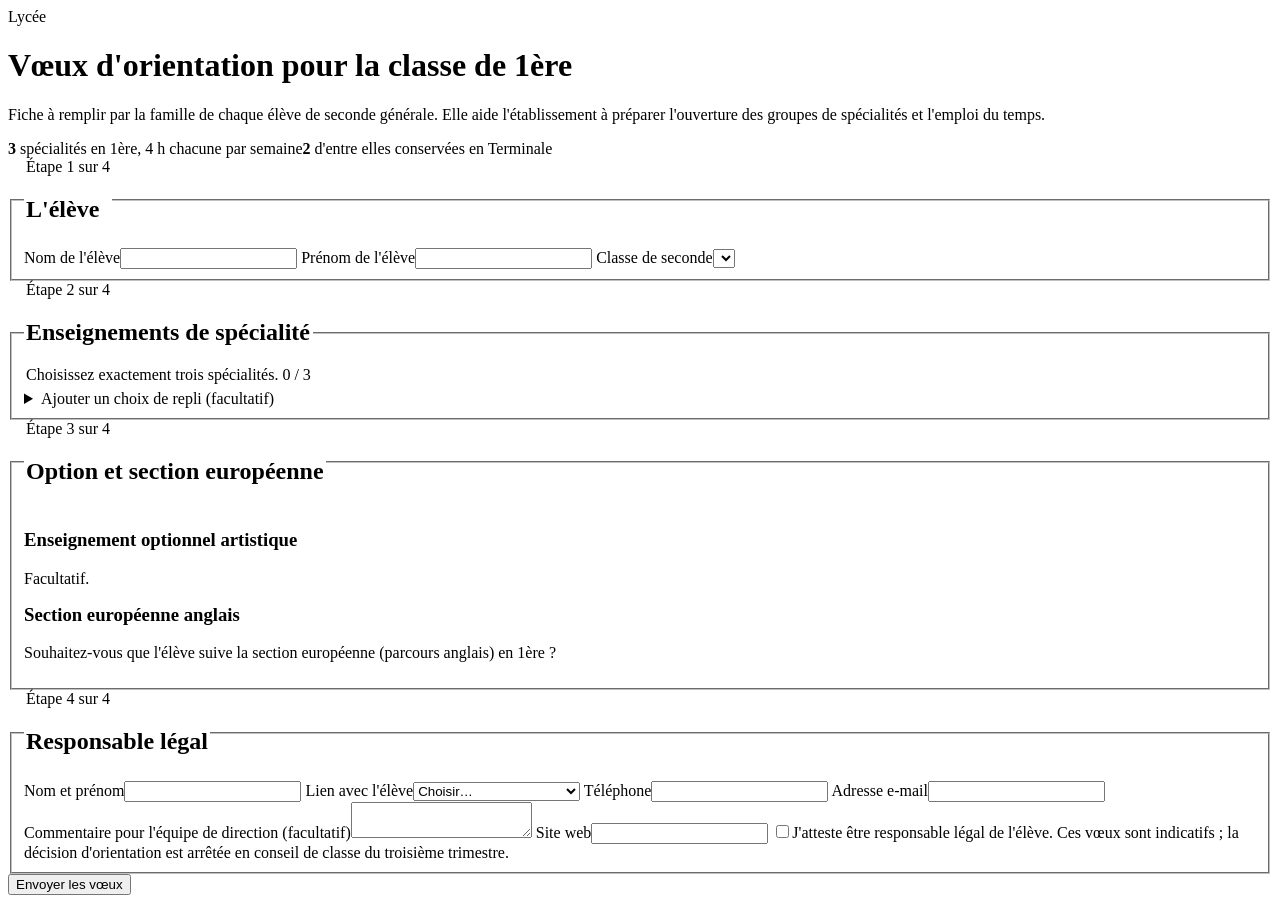
==== index.html @ 39b7f996 "Add files via upload" ====
<!doctype html>
<html lang="fr">
<head>
<meta charset="utf-8">
<meta name="viewport" content="width=device-width,initial-scale=1,viewport-fit=cover">
<title>Vœux de 1ère · EFI</title>
<meta name="robots" content="noindex">
<link rel="preconnect" href="https://fonts.googleapis.com">
<link rel="stylesheet" href="https://fonts.googleapis.com/css2?family=Familjen+Grotesk:wght@500;600;700&family=Public+Sans:wght@400;500;600&family=IBM+Plex+Mono:wght@400;500&display=swap">
<link rel="stylesheet" href="assets/style.css">
<script src="assets/config.js"></script>
</head>
<body>
<div class="wrap">
  <header>
    <span class="eyebrow" id="etab">Lycée</span>
    <h1>Vœux d'orientation pour la classe de 1ère</h1>
    <p class="lede" id="lede">Fiche à remplir par la famille de chaque élève de seconde générale. Elle aide l'établissement à préparer l'ouverture des groupes de spécialités et l'emploi du temps.</p>
    <div class="facts"><span><b>3</b> spécialités en 1ère, 4 h chacune par semaine</span><span><b>2</b> d'entre elles conservées en Terminale</span></div>
  </header>

  <div id="status" class="notice" hidden></div>

  <div id="recap" class="recap" hidden></div>

  <form id="form" novalidate>
    <fieldset>
      <legend><span class="step">Étape 1 sur 4</span><h2>L'élève</h2></legend>
      <div class="grid2">
        <label class="f">Nom de l'élève<input type="text" id="nom" required></label>
        <label class="f">Prénom de l'élève<input type="text" id="prenom" required></label>
        <label class="f">Classe de seconde<select id="classe" required></select></label>
      </div>
    </fieldset>

    <fieldset>
      <legend><span class="step">Étape 2 sur 4</span><h2>Enseignements de spécialité</h2>
        <span class="hint">Choisissez exactement trois spécialités. <span class="counter" id="specCount">0 / 3</span></span></legend>
      <div class="chips" id="specs"></div>
      <details id="replisBox">
        <summary class="hint" style="cursor:pointer">Ajouter un choix de repli (facultatif)</summary>
        <p class="hint" style="margin:8px 0">Si la combinaison principale ne pouvait pas être ouverte, quelle autre combinaison de trois spécialités envisagez-vous ? <span class="counter" id="repliCount">0 / 3</span></p>
        <div class="chips" id="replis"></div>
      </details>
    </fieldset>

    <fieldset>
      <legend><span class="step">Étape 3 sur 4</span><h2>Option et section européenne</h2></legend>
      <h3>Enseignement optionnel artistique</h3>
      <p class="hint" id="optHint">Facultatif.</p>
      <div class="chips" id="options"></div>
      <h3 style="margin-top:6px">Section européenne anglais</h3>
      <p class="hint">Souhaitez-vous que l'élève suive la section européenne (parcours anglais) en 1ère ?</p>
      <div class="chips" id="euro"></div>
    </fieldset>

    <fieldset>
      <legend><span class="step">Étape 4 sur 4</span><h2>Responsable légal</h2></legend>
      <div class="grid2">
        <label class="f">Nom et prénom<input type="text" id="respNom" autocomplete="name" required></label>
        <label class="f">Lien avec l'élève<select id="respLien" required><option value="">Choisir…</option><option>Mère</option><option>Père</option><option>Tuteur ou tutrice légal(e)</option></select></label>
        <label class="f">Téléphone<input type="tel" id="respTel" autocomplete="tel"></label>
        <label class="f">Adresse e-mail<input type="email" id="respMail" autocomplete="email"></label>
      </div>
      <label class="f">Commentaire pour l'équipe de direction (facultatif)<textarea id="commentaire" maxlength="800"></textarea></label>
      <label class="hp" aria-hidden="true">Site web<input type="text" id="site" tabindex="-1" autocomplete="off"></label>
      <label class="check"><input type="checkbox" id="attest" required><span>J'atteste être responsable légal de l'élève. Ces vœux sont indicatifs ; la décision d'orientation est arrêtée en conseil de classe du troisième trimestre.</span></label>
    </fieldset>

    <div class="actions">
      <button class="btn" type="submit" id="submitBtn">Envoyer les vœux</button>
      <button class="btn ghost" type="button" id="cancelEdit" hidden>Annuler</button>
      <span class="err" id="formErr" role="alert"></span>
    </div>
  </form>
</div>
<script src="assets/form.js"></script>
</body>
</html>
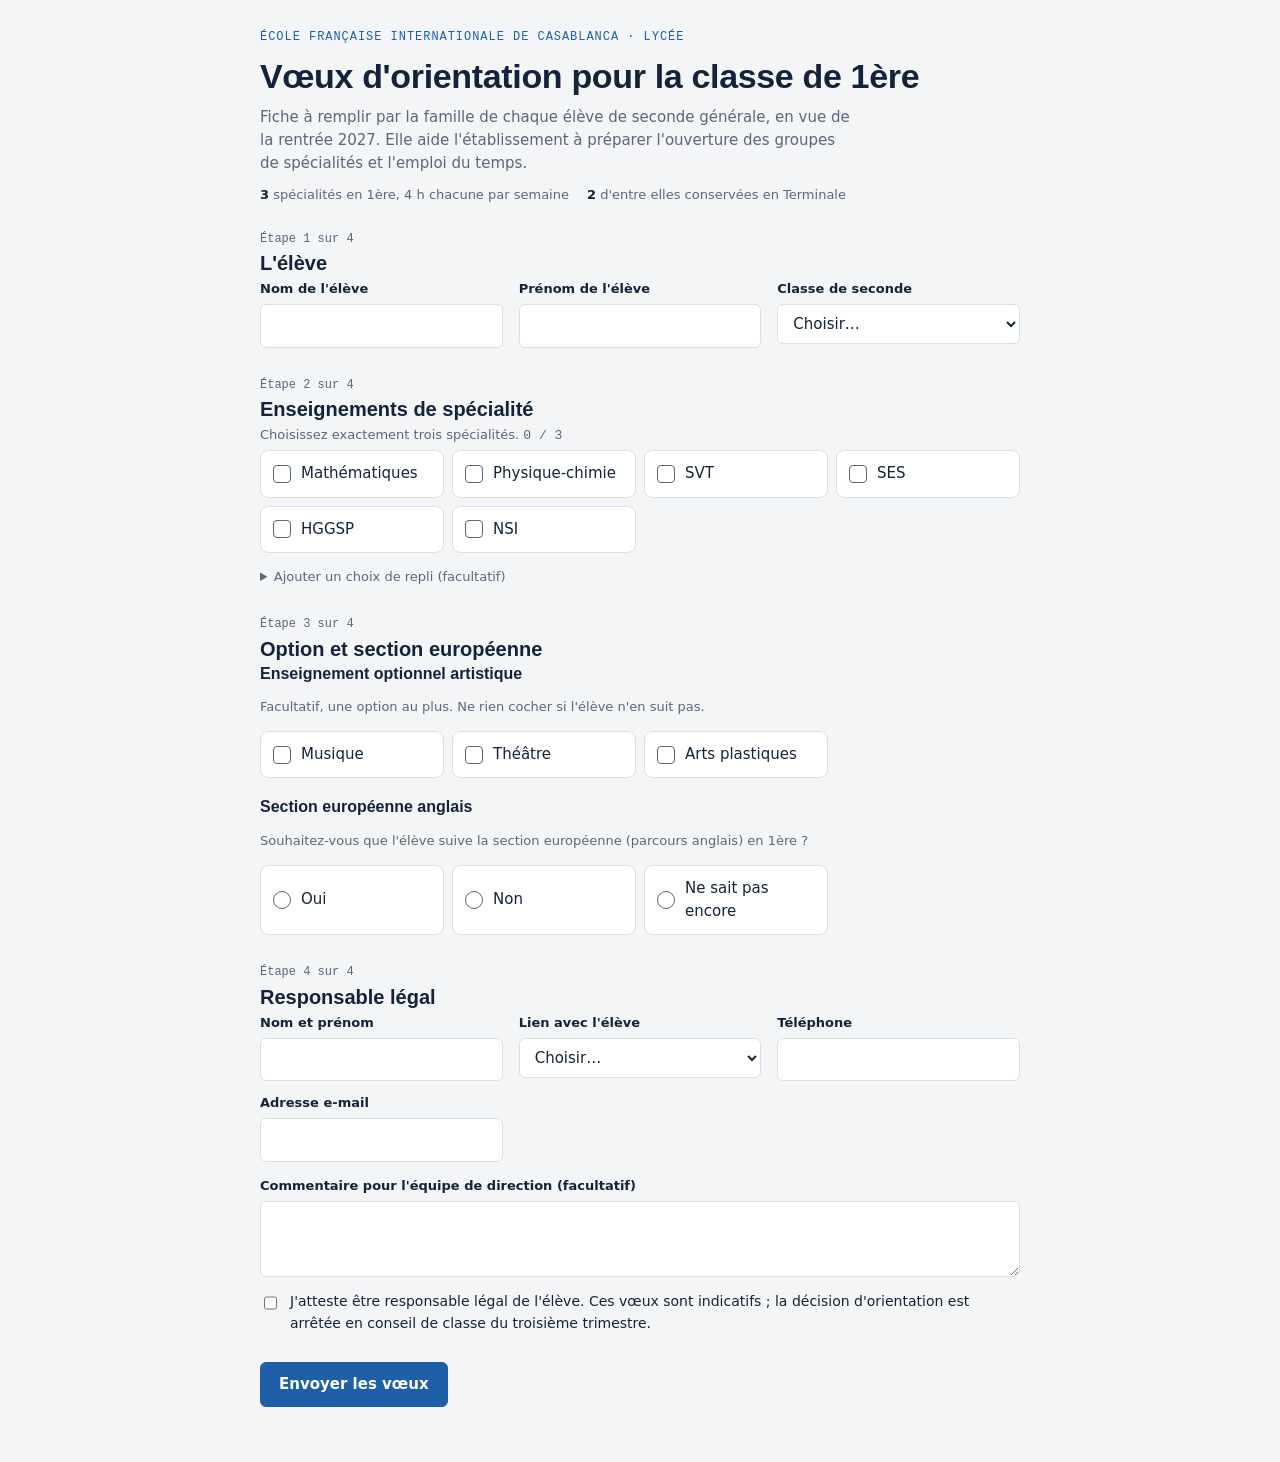
==== commit 45fa51b8: "Add files via upload" ====
--- a/index.html
+++ b/index.html
@@ -7,8 +7,8 @@
 <meta name="robots" content="noindex">
 <link rel="preconnect" href="https://fonts.googleapis.com">
 <link rel="stylesheet" href="https://fonts.googleapis.com/css2?family=Familjen+Grotesk:wght@500;600;700&family=Public+Sans:wght@400;500;600&family=IBM+Plex+Mono:wght@400;500&display=swap">
-<link rel="stylesheet" href="assets/style.css">
-<script src="assets/config.js"></script>
+<link rel="stylesheet" href="style.css">
+<script src="config.js"></script>
 </head>
 <body>
 <div class="wrap">
@@ -74,6 +74,6 @@
     </div>
   </form>
 </div>
-<script src="assets/form.js"></script>
+<script src="form.js"></script>
 </body>
 </html>
--- a/style.css
+++ b/style.css
@@ -0,0 +1,94 @@
+/* Vœux de 1ère — EFI. Une colonne de lecture pour les familles, tableau de bord élargi pour la direction. */
+:root{
+  --bg:#f3f5f7; --surface:#ffffff; --ink:#14233a; --muted:#5a6779; --line:#d9dfe7;
+  --accent:#1f5fa8; --accent-soft:#e3edf8; --accent-ink:#ffffff;
+  --ok:#1d7a4f; --ok-soft:#e1f2e9; --warn:#a2610c; --warn-soft:#fbefdc; --bad:#b4372f; --bad-soft:#f8e3e1;
+  --f-display:"Familjen Grotesk","Helvetica Neue",Arial,sans-serif;
+  --f-body:"Public Sans",system-ui,-apple-system,"Segoe UI",sans-serif;
+  --f-mono:"IBM Plex Mono",ui-monospace,Menlo,Consolas,monospace;
+  color-scheme:light;
+}
+@media (prefers-color-scheme: dark){:root{
+  --bg:#0f1621; --surface:#172131; --ink:#e6ecf4; --muted:#9aa8bb; --line:#2a374a;
+  --accent:#6aa5e8; --accent-soft:#1d3150; --accent-ink:#0b1420;
+  --ok:#5cc28f; --ok-soft:#163327; --warn:#e3a54f; --warn-soft:#3a2a12; --bad:#ec7d74; --bad-soft:#3d1c1a;
+  color-scheme:dark}}
+*{box-sizing:border-box}
+[hidden]{display:none!important}
+body{margin:0;background:var(--bg);color:var(--ink);font-family:var(--f-body);font-size:15px;line-height:1.55;
+  padding-left:max(16px,env(safe-area-inset-left,0px));padding-right:max(16px,env(safe-area-inset-right,0px));padding-block:28px 56px}
+.wrap{max-width:760px;margin:0 auto;display:flex;flex-direction:column;gap:24px}
+.wrap.wide{max-width:1080px}
+h1,h2,h3{font-family:var(--f-display);text-wrap:balance;margin:0;line-height:1.15}
+h1{font-size:clamp(26px,4.5vw,34px);font-weight:700;letter-spacing:-.01em}
+h2{font-size:20px;font-weight:600}
+h3{font-size:16px;font-weight:600}
+p{margin:0}
+.eyebrow{font-family:var(--f-mono);font-size:12px;letter-spacing:.08em;text-transform:uppercase;color:var(--accent)}
+.lede{color:var(--muted);max-width:62ch}
+header{display:flex;flex-direction:column;gap:10px}
+.facts{display:flex;flex-wrap:wrap;gap:8px 18px;font-size:13px;color:var(--muted)}
+.facts b{color:var(--ink);font-weight:600}
+.notice{padding:14px 16px;border-radius:8px;background:var(--accent-soft);color:var(--ink);font-size:14px}
+.notice.ok{background:var(--ok-soft)} .notice.warn{background:var(--warn-soft)} .notice.bad{background:var(--bad-soft)}
+form{display:flex;flex-direction:column;gap:28px}
+fieldset{border:0;margin:0;padding:0;display:flex;flex-direction:column;gap:14px;min-width:0}
+legend{padding:0;margin-bottom:4px;display:flex;flex-direction:column;gap:4px}
+.step{font-family:var(--f-mono);font-size:12px;color:var(--muted)}
+.hint{font-size:13px;color:var(--muted)}
+.grid2{display:grid;grid-template-columns:repeat(auto-fit,minmax(220px,1fr));gap:12px 16px}
+label.f{display:flex;flex-direction:column;gap:5px;font-size:13px;font-weight:600;min-width:0}
+input[type=text],input[type=email],input[type=tel],input[type=password],select,textarea{font:inherit;font-weight:400;font-size:15px;color:var(--ink);background:var(--surface);border:1px solid var(--line);border-radius:6px;padding:9px 11px;width:100%}
+textarea{min-height:76px;resize:vertical}
+input:focus-visible,select:focus-visible,textarea:focus-visible,button:focus-visible,.chip:focus-within,summary:focus-visible{outline:2px solid var(--accent);outline-offset:2px}
+.chips{display:grid;grid-template-columns:repeat(auto-fill,minmax(150px,1fr));gap:8px}
+.chip{position:relative;display:flex;align-items:center;gap:10px;padding:11px 12px;border:1px solid var(--line);border-radius:8px;background:var(--surface);cursor:pointer;font-weight:500;user-select:none}
+.chip input{position:absolute;opacity:0;pointer-events:none}
+.chip .box{flex:none;width:18px;height:18px;border-radius:4px;border:1.5px solid var(--muted);display:grid;place-items:center;font-size:12px;color:var(--accent-ink)}
+.chip.radio .box{border-radius:50%}
+.chip.on{border-color:var(--accent);background:var(--accent-soft)}
+.chip.on .box{background:var(--accent);border-color:var(--accent)}
+.chip.on .box::after{content:"✓"}
+.chip.radio.on .box::after{content:"";width:6px;height:6px;border-radius:50%;background:var(--accent-ink)}
+.chip.off{opacity:.45;cursor:not-allowed}
+.counter{font-family:var(--f-mono);font-size:13px;font-variant-numeric:tabular-nums;color:var(--muted)}
+.counter.full{color:var(--ok)}
+.check{display:flex;gap:10px;align-items:flex-start;font-size:14px}
+.check input{margin-top:4px;width:16px;height:16px;accent-color:var(--accent)}
+.actions{display:flex;flex-wrap:wrap;gap:10px;align-items:center}
+.btn{font:inherit;font-weight:600;border-radius:6px;padding:10px 18px;border:1px solid var(--accent);background:var(--accent);color:var(--accent-ink);cursor:pointer}
+.btn.ghost{background:transparent;color:var(--accent)}
+.btn.small{padding:6px 12px;font-size:13px}
+.btn:disabled{opacity:.5;cursor:not-allowed}
+.err{color:var(--bad);font-size:13px}
+.hp{position:absolute;left:-9999px;width:1px;height:1px;overflow:hidden}
+.recap{background:var(--surface);border:1px solid var(--line);border-radius:10px;padding:20px;display:flex;flex-direction:column;gap:14px}
+.recap dl{display:grid;grid-template-columns:minmax(120px,190px) 1fr;gap:8px 16px;margin:0}
+.recap dt{color:var(--muted);font-size:13px}
+.recap dd{margin:0;font-weight:500;min-width:0;overflow-wrap:anywhere}
+.tag{display:inline-block;font-size:12.5px;font-weight:600;padding:2px 9px;border-radius:999px;background:var(--accent-soft);color:var(--ink);margin:0 4px 4px 0}
+.kpis{display:grid;grid-template-columns:repeat(auto-fit,minmax(160px,1fr));gap:12px}
+.kpi{background:var(--surface);border:1px solid var(--line);border-radius:8px;padding:14px 16px;display:flex;flex-direction:column;gap:2px}
+.kpi .n{font-family:var(--f-display);font-size:28px;font-weight:700;font-variant-numeric:tabular-nums}
+.kpi .n small{font-size:16px;color:var(--muted);font-weight:500}
+.kpi .l{font-size:13px;color:var(--muted)}
+.cols{display:grid;grid-template-columns:repeat(auto-fit,minmax(300px,1fr));gap:24px}
+.panel{display:flex;flex-direction:column;gap:12px;min-width:0}
+.bars{display:flex;flex-direction:column;gap:8px}
+.bar{display:grid;grid-template-columns:minmax(90px,140px) 1fr 44px;gap:10px;align-items:center;font-size:14px}
+.bar .track{height:12px;background:var(--line);border-radius:3px;overflow:hidden}
+.bar .fill{display:block;height:100%;background:var(--accent);border-radius:3px}
+.bar .v{font-family:var(--f-mono);font-size:13px;text-align:right;font-variant-numeric:tabular-nums}
+.tablebox{overflow-x:auto;border:1px solid var(--line);border-radius:8px;background:var(--surface)}
+table{border-collapse:collapse;width:100%;font-size:13.5px}
+th,td{text-align:left;padding:9px 12px;border-bottom:1px solid var(--line);vertical-align:top}
+th{font-size:12px;text-transform:uppercase;letter-spacing:.05em;color:var(--muted);font-weight:600;white-space:nowrap}
+tr:last-child td{border-bottom:0}
+td.num,th.num{font-family:var(--f-mono);font-variant-numeric:tabular-nums;text-align:right}
+.pill{font-size:12px;font-weight:600;padding:2px 8px;border-radius:999px;white-space:nowrap}
+.pill.ok{background:var(--ok-soft);color:var(--ok)} .pill.warn{background:var(--warn-soft);color:var(--warn)} .pill.none{background:var(--line);color:var(--muted)}
+.toolbar{display:flex;flex-wrap:wrap;gap:10px;align-items:center;justify-content:space-between}
+.toolbar select{width:auto}
+.empty{color:var(--muted);font-size:14px;padding:18px;text-align:center}
+.login{max-width:380px;display:flex;flex-direction:column;gap:12px}
+@media (prefers-reduced-motion:no-preference){.chip{transition:background .12s,border-color .12s}}
